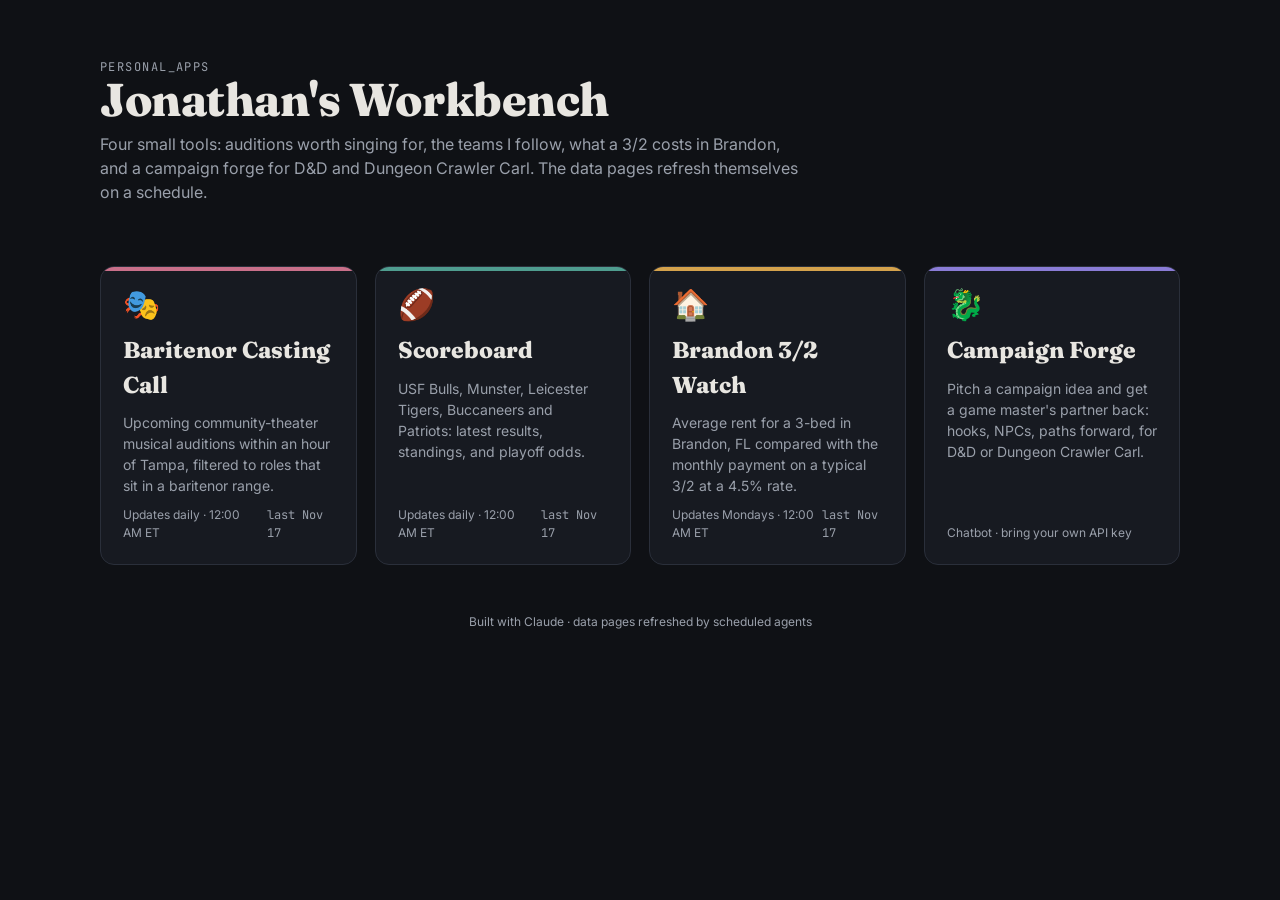
==== index.html @ dca75c18 "Add personal_apps: landing page, theater, sports, housing, campaign forge - Baritenor Casting Call: " ====
<!DOCTYPE html>
<html lang="en">
<head>
<meta charset="utf-8">
<meta name="viewport" content="width=device-width, initial-scale=1">
<title>Jonathan's Personal Apps</title>
<link rel="stylesheet" href="assets/style.css">
<style>
  .hero { padding: 30px 0 10px; }
  .hero .kicker { font-family: var(--mono); font-size: 12px; letter-spacing: .12em; text-transform: uppercase; color: var(--muted); }
  .apps { display: grid; gap: 18px; grid-template-columns: repeat(auto-fit, minmax(250px, 1fr)); margin-top: 26px; }
  .app { position: relative; display: flex; flex-direction: column; gap: 10px; text-decoration: none; color: var(--text);
         background: var(--panel); border: 1px solid var(--line); border-radius: var(--radius); padding: 22px; min-height: 230px;
         transition: transform .15s ease, border-color .15s ease; overflow: hidden; }
  .app::before { content: ""; position: absolute; inset: 0 0 auto 0; height: 4px; background: var(--c); }
  .app:hover { transform: translateY(-3px); border-color: var(--c); }
  .app .glyph { font-size: 30px; line-height: 1; }
  .app h3 { font-family: var(--display); font-weight: 800; font-size: 23px; margin: 4px 0 0; }
  .app p { color: var(--muted); font-size: 14px; margin: 0; flex: 1; }
  .app .meta { display: flex; justify-content: space-between; align-items: center; gap: 8px; font-size: 12px; color: var(--muted); }
  .app .meta .upd { font-family: var(--mono); }
</style>
</head>
<body>
<div class="wrap">
  <header class="hero">
    <div class="kicker">personal_apps</div>
    <h1 class="title">Jonathan's Workbench</h1>
    <p class="lede">Four small tools: auditions worth singing for, the teams I follow, what a 3/2 costs in Brandon, and a campaign forge for D&amp;D and Dungeon Crawler Carl. The data pages refresh themselves on a schedule.</p>
  </header>

  <main class="apps">
    <a class="app" href="theater/" style="--c:#c9708a">
      <div class="glyph">🎭</div>
      <h3>Baritenor Casting Call</h3>
      <p>Upcoming community-theater musical auditions within an hour of Tampa, filtered to roles that sit in a baritenor range.</p>
      <div class="meta"><span>Updates daily · 12:00 AM ET</span><span class="upd" data-src="theater/data.json"></span></div>
    </a>
    <a class="app" href="sports/" style="--c:#4f9d8f">
      <div class="glyph">🏈</div>
      <h3>Scoreboard</h3>
      <p>USF Bulls, Munster, Leicester Tigers, Buccaneers and Patriots: latest results, standings, and playoff odds.</p>
      <div class="meta"><span>Updates daily · 12:00 AM ET</span><span class="upd" data-src="sports/data.json"></span></div>
    </a>
    <a class="app" href="housing/" style="--c:#d4a24c">
      <div class="glyph">🏠</div>
      <h3>Brandon 3/2 Watch</h3>
      <p>Average rent for a 3-bed in Brandon, FL compared with the monthly payment on a typical 3/2 at a 4.5% rate.</p>
      <div class="meta"><span>Updates Mondays · 12:00 AM ET</span><span class="upd" data-src="housing/data.json"></span></div>
    </a>
    <a class="app" href="campaign-forge/" style="--c:#8a7cd6">
      <div class="glyph">🐉</div>
      <h3>Campaign Forge</h3>
      <p>Pitch a campaign idea and get a game master's partner back: hooks, NPCs, paths forward, for D&amp;D or Dungeon Crawler Carl.</p>
      <div class="meta"><span>Chatbot · bring your own API key</span><span></span></div>
    </a>
  </main>

  <p class="footer">Built with Claude · data pages refreshed by scheduled agents</p>
</div>
<script>
  document.querySelectorAll('.upd[data-src]').forEach(async el => {
    try {
      const r = await fetch(el.dataset.src, { cache: 'no-store' });
      const d = await r.json();
      if (d.updated) el.textContent = 'last ' + new Date(d.updated).toLocaleDateString(undefined, { month: 'short', day: 'numeric' });
    } catch (e) { /* offline or file:// — leave blank */ }
  });
</script>
</body>
</html>
---- assets/style.css ----
/* Shared styles for Jonathan's personal apps */
@import url("https://fonts.googleapis.com/css2?family=Fraunces:opsz,wght@9..144,600;9..144,800&family=Inter:wght@400;500;600&family=JetBrains+Mono:wght@400;600&display=swap");
:root {
  --bg: #0f1115;
  --panel: #171a21;
  --panel-2: #1e222b;
  --line: #2a2f3a;
  --text: #e8e6e1;
  --muted: #9aa0ab;
  --accent: #d4a24c;          /* default: brass */
  --accent-ink: #1a1408;
  --good: #5fb37a;
  --warn: #d9a441;
  --bad: #d4645c;
  --radius: 14px;
  --font: "Inter", system-ui, -apple-system, "Segoe UI", Roboto, sans-serif;
  --display: "Fraunces", Georgia, "Times New Roman", serif;
  --mono: "JetBrains Mono", ui-monospace, SFMono-Regular, Menlo, monospace;
}

* { box-sizing: border-box; }
html, body { margin: 0; background: var(--bg); color: var(--text); font-family: var(--font); line-height: 1.5; }
a { color: var(--accent); }
.wrap { max-width: 1120px; margin: 0 auto; padding: 28px 20px 64px; }

.topbar { display: flex; align-items: center; justify-content: space-between; gap: 12px; margin-bottom: 26px; }
.topbar a.home { color: var(--muted); text-decoration: none; font-size: 14px; }
.topbar a.home:hover { color: var(--text); }
.stamp { font-family: var(--mono); font-size: 12px; color: var(--muted); }

h1.title { font-family: var(--display); font-weight: 800; font-size: clamp(30px, 4.5vw, 46px); line-height: 1.05; margin: 0 0 8px; letter-spacing: -0.01em; }
p.lede { color: var(--muted); max-width: 70ch; margin: 0 0 26px; }
h2 { font-family: var(--display); font-weight: 600; font-size: 22px; margin: 34px 0 12px; }

.card { background: var(--panel); border: 1px solid var(--line); border-radius: var(--radius); padding: 18px 20px; }
.grid { display: grid; gap: 16px; }
.grid.two { grid-template-columns: repeat(auto-fit, minmax(320px, 1fr)); }
.grid.three { grid-template-columns: repeat(auto-fit, minmax(260px, 1fr)); }

.pill { display: inline-block; font-size: 12px; font-weight: 600; padding: 2px 9px; border-radius: 999px; border: 1px solid var(--line); color: var(--muted); white-space: nowrap; }
.pill.accent { background: var(--accent); color: var(--accent-ink); border-color: transparent; }
.pill.good { color: var(--good); border-color: color-mix(in srgb, var(--good) 45%, transparent); }
.pill.warn { color: var(--warn); border-color: color-mix(in srgb, var(--warn) 45%, transparent); }
.pill.bad { color: var(--bad); border-color: color-mix(in srgb, var(--bad) 45%, transparent); }

table { width: 100%; border-collapse: collapse; font-size: 14px; }
th, td { text-align: left; padding: 10px 10px; border-bottom: 1px solid var(--line); vertical-align: top; }
th { font-size: 12px; text-transform: uppercase; letter-spacing: 0.06em; color: var(--muted); font-weight: 600; }
tr:last-child td { border-bottom: none; }
.table-wrap { overflow-x: auto; }
.num { font-family: var(--mono); font-variant-numeric: tabular-nums; }
.muted { color: var(--muted); }
.small { font-size: 13px; }

.note { font-size: 13px; color: var(--muted); border-left: 3px solid var(--accent); padding: 6px 12px; margin: 18px 0; }
.sources { font-size: 13px; color: var(--muted); }
.sources a { color: var(--muted); }
.sources li { margin: 3px 0; }

.footer { margin-top: 48px; font-size: 12px; color: var(--muted); text-align: center; }

input, select, textarea, button { font: inherit; color: inherit; }
button { cursor: pointer; }
.btn { background: var(--accent); color: var(--accent-ink); border: none; padding: 9px 16px; border-radius: 10px; font-weight: 600; }
.btn.ghost { background: transparent; color: var(--text); border: 1px solid var(--line); }
.btn:disabled { opacity: 0.5; cursor: default; }
.field { background: var(--panel-2); border: 1px solid var(--line); border-radius: 10px; padding: 9px 12px; width: 100%; }
.field:focus { outline: 2px solid color-mix(in srgb, var(--accent) 60%, transparent); outline-offset: 1px; }

.empty { color: var(--muted); padding: 24px; text-align: center; }
@media (max-width: 640px) { .wrap { padding: 20px 14px 48px; } th, td { padding: 8px 6px; } }
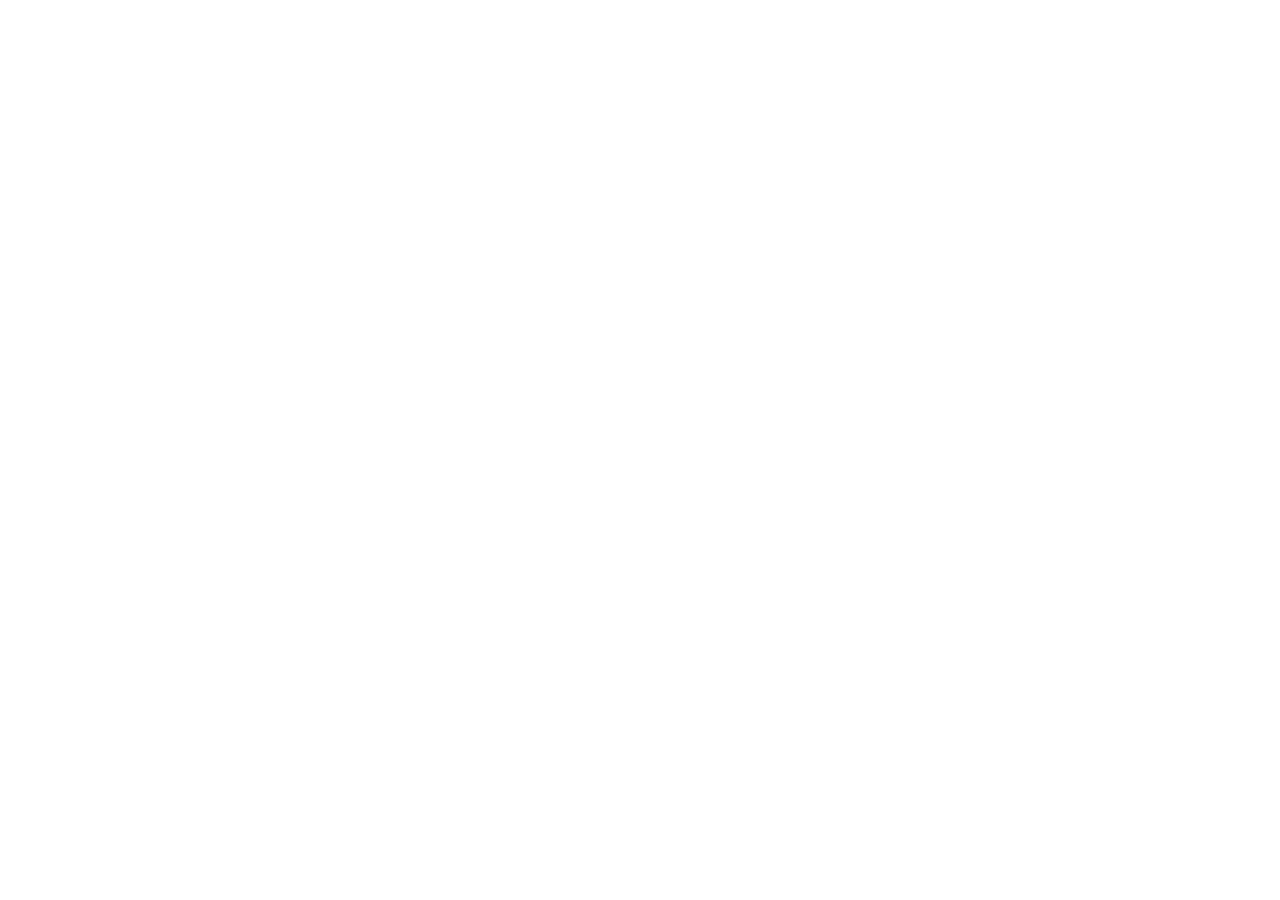
==== commit 8917259d: "Redirect to the unified site at https://coppolajonathan-lab.github.io Co-Authored-By: Claude Opus 5." ====
--- a/index.html
+++ b/index.html
@@ -1,71 +1,7 @@
 <!DOCTYPE html>
-<html lang="en">
-<head>
-<meta charset="utf-8">
-<meta name="viewport" content="width=device-width, initial-scale=1">
-<title>Jonathan's Personal Apps</title>
-<link rel="stylesheet" href="assets/style.css">
-<style>
-  .hero { padding: 30px 0 10px; }
-  .hero .kicker { font-family: var(--mono); font-size: 12px; letter-spacing: .12em; text-transform: uppercase; color: var(--muted); }
-  .apps { display: grid; gap: 18px; grid-template-columns: repeat(auto-fit, minmax(250px, 1fr)); margin-top: 26px; }
-  .app { position: relative; display: flex; flex-direction: column; gap: 10px; text-decoration: none; color: var(--text);
-         background: var(--panel); border: 1px solid var(--line); border-radius: var(--radius); padding: 22px; min-height: 230px;
-         transition: transform .15s ease, border-color .15s ease; overflow: hidden; }
-  .app::before { content: ""; position: absolute; inset: 0 0 auto 0; height: 4px; background: var(--c); }
-  .app:hover { transform: translateY(-3px); border-color: var(--c); }
-  .app .glyph { font-size: 30px; line-height: 1; }
-  .app h3 { font-family: var(--display); font-weight: 800; font-size: 23px; margin: 4px 0 0; }
-  .app p { color: var(--muted); font-size: 14px; margin: 0; flex: 1; }
-  .app .meta { display: flex; justify-content: space-between; align-items: center; gap: 8px; font-size: 12px; color: var(--muted); }
-  .app .meta .upd { font-family: var(--mono); }
-</style>
-</head>
-<body>
-<div class="wrap">
-  <header class="hero">
-    <div class="kicker">personal_apps</div>
-    <h1 class="title">Jonathan's Workbench</h1>
-    <p class="lede">Four small tools: auditions worth singing for, the teams I follow, what a 3/2 costs in Brandon, and a campaign forge for D&amp;D and Dungeon Crawler Carl. The data pages refresh themselves on a schedule.</p>
-  </header>
-
-  <main class="apps">
-    <a class="app" href="theater/" style="--c:#c9708a">
-      <div class="glyph">🎭</div>
-      <h3>Baritenor Casting Call</h3>
-      <p>Upcoming community-theater musical auditions within an hour of Tampa, filtered to roles that sit in a baritenor range.</p>
-      <div class="meta"><span>Updates daily · 12:00 AM ET</span><span class="upd" data-src="theater/data.json"></span></div>
-    </a>
-    <a class="app" href="sports/" style="--c:#4f9d8f">
-      <div class="glyph">🏈</div>
-      <h3>Scoreboard</h3>
-      <p>USF Bulls, Munster, Leicester Tigers, Buccaneers and Patriots: latest results, standings, and playoff odds.</p>
-      <div class="meta"><span>Updates daily · 12:00 AM ET</span><span class="upd" data-src="sports/data.json"></span></div>
-    </a>
-    <a class="app" href="housing/" style="--c:#d4a24c">
-      <div class="glyph">🏠</div>
-      <h3>Brandon 3/2 Watch</h3>
-      <p>Average rent for a 3-bed in Brandon, FL compared with the monthly payment on a typical 3/2 at a 4.5% rate.</p>
-      <div class="meta"><span>Updates Mondays · 12:00 AM ET</span><span class="upd" data-src="housing/data.json"></span></div>
-    </a>
-    <a class="app" href="campaign-forge/" style="--c:#8a7cd6">
-      <div class="glyph">🐉</div>
-      <h3>Campaign Forge</h3>
-      <p>Pitch a campaign idea and get a game master's partner back: hooks, NPCs, paths forward, for D&amp;D or Dungeon Crawler Carl.</p>
-      <div class="meta"><span>Chatbot · bring your own API key</span><span></span></div>
-    </a>
-  </main>
-
-  <p class="footer">Built with Claude · data pages refreshed by scheduled agents</p>
-</div>
-<script>
-  document.querySelectorAll('.upd[data-src]').forEach(async el => {
-    try {
-      const r = await fetch(el.dataset.src, { cache: 'no-store' });
-      const d = await r.json();
-      if (d.updated) el.textContent = 'last ' + new Date(d.updated).toLocaleDateString(undefined, { month: 'short', day: 'numeric' });
-    } catch (e) { /* offline or file:// — leave blank */ }
-  });
-</script>
-</body>
-</html>
+<html lang="en"><head><meta charset="utf-8">
+<title>Moved</title>
+<link rel="canonical" href="https://coppolajonathan-lab.github.io/apps/">
+<meta http-equiv="refresh" content="0; url=https://coppolajonathan-lab.github.io/apps/">
+<script>location.replace("https://coppolajonathan-lab.github.io/apps/" + location.hash);</script>
+</head><body style="font-family:system-ui;padding:40px">This page moved to <a href="https://coppolajonathan-lab.github.io/apps/">https://coppolajonathan-lab.github.io/apps/</a>.</body></html>
